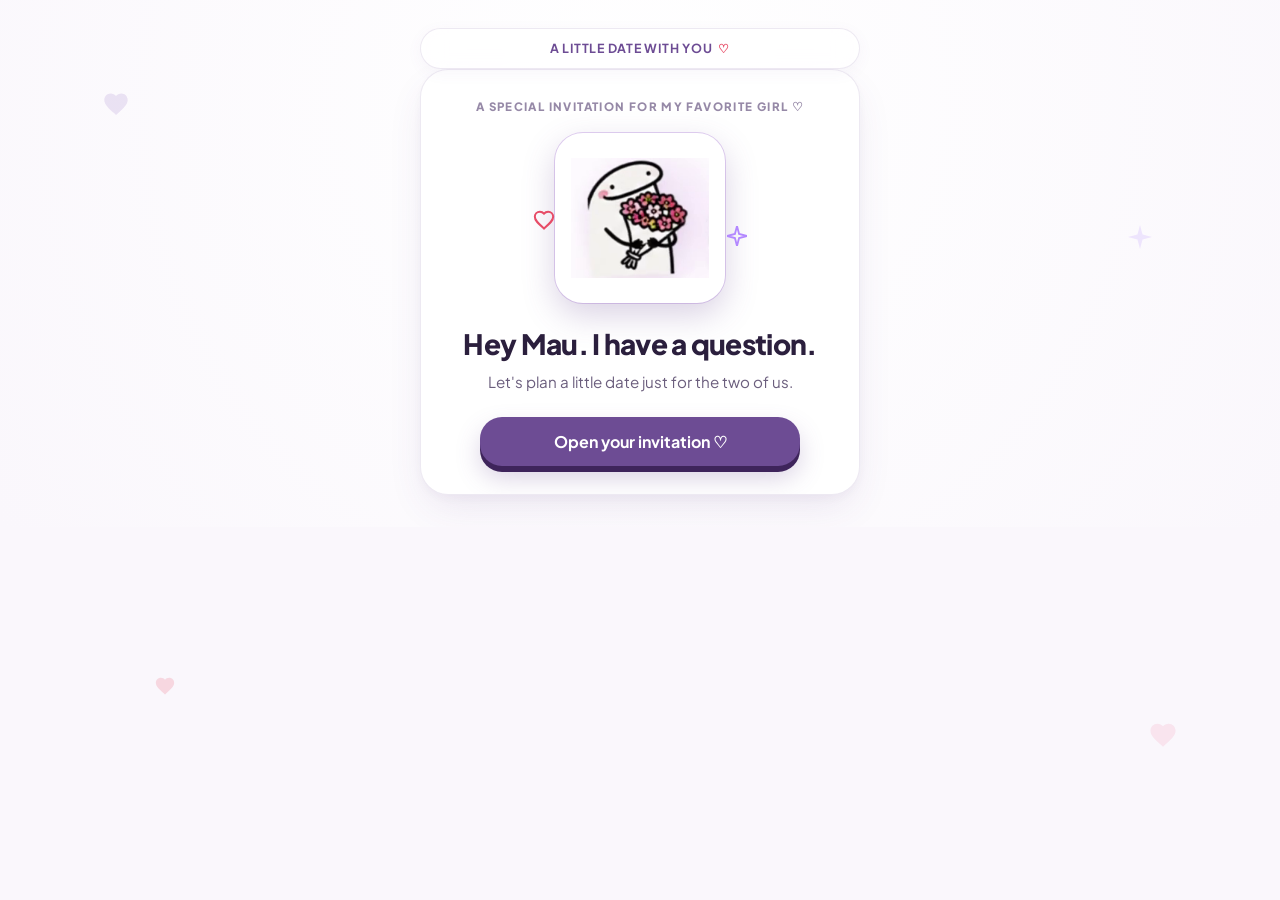
==== index.html @ e45cce60 "Initial commit: Interactive date invitation for Mau & Badak" ====
<!DOCTYPE html>
<html lang="en">
<head>
  <meta charset="UTF-8">
  <meta name="viewport" content="width=device-width, initial-scale=1.0, maximum-scale=1.0, user-scalable=no">
  <title>A little date with you ♡ | Interactive Invitation</title>
  
  <!-- Favicon -->
  <link rel="icon" href="data:image/svg+xml,<svg xmlns=%22http://www.w3.org/2000/svg%22 viewBox=%220 0 100 100%22><text y=%22.9em%22 font-size=%2290%22>💌</text></svg>">
  
  <!-- Fonts -->
  <link rel="preconnect" href="https://fonts.googleapis.com">
  <link rel="preconnect" href="https://fonts.gstatic.com" crossorigin>
  <link href="https://fonts.googleapis.com/css2?family=Caveat:wght@600;700&family=Plus+Jakarta+Sans:wght@400;500;600;700;800&display=swap" rel="stylesheet">
  
  <!-- Stylesheet -->
  <link rel="stylesheet" href="style.css">
</head>
<body data-theme="lavender">

  <!-- Ambient Floating Background Sparkles -->
  <div class="ambient-decorations" aria-hidden="true">
    <svg class="ambient-heart" style="top: 10%; left: 8%; width: 28px;" viewBox="0 0 24 24" fill="#9d74c9"><path d="M12 21.35l-1.45-1.32C5.4 15.36 2 12.28 2 8.5 2 5.42 4.42 3 7.5 3c1.74 0 3.41.81 4.5 2.09C13.09 3.81 14.76 3 16.5 3 19.58 3 22 5.42 22 8.5c0 3.78-3.4 6.86-8.55 11.54L12 21.35z"/></svg>
    <svg class="ambient-heart" style="top: 75%; left: 12%; width: 22px; animation-delay: -3s;" viewBox="0 0 24 24" fill="#e74c67"><path d="M12 21.35l-1.45-1.32C5.4 15.36 2 12.28 2 8.5 2 5.42 4.42 3 7.5 3c1.74 0 3.41.81 4.5 2.09C13.09 3.81 14.76 3 16.5 3 19.58 3 22 5.42 22 8.5c0 3.78-3.4 6.86-8.55 11.54L12 21.35z"/></svg>
    <svg class="ambient-sparkle" style="top: 25%; right: 10%; width: 24px; animation-delay: -5s;" viewBox="0 0 24 24" fill="#b388ff"><path d="M12 0L14.5 9.5L24 12L14.5 14.5L12 24L9.5 14.5L0 12L9.5 9.5L12 0Z"/></svg>
    <svg class="ambient-heart" style="top: 80%; right: 8%; width: 30px; animation-delay: -7s;" viewBox="0 0 24 24" fill="#f48fb1"><path d="M12 21.35l-1.45-1.32C5.4 15.36 2 12.28 2 8.5 2 5.42 4.42 3 7.5 3c1.74 0 3.41.81 4.5 2.09C13.09 3.81 14.76 3 16.5 3 19.58 3 22 5.42 22 8.5c0 3.78-3.4 6.86-8.55 11.54L12 21.35z"/></svg>
  </div>

  <!-- Confetti Canvas -->
  <canvas id="confetti-canvas" style="position: fixed; inset: 0; pointer-events: none; z-index: 99; width: 100vw; height: 100vh;"></canvas>

  <!-- Sticky Top Navigation Bar -->
  <header class="top-nav">
    <div class="brand-pill">
      A LITTLE DATE WITH YOU <span class="heart-icon">♡</span>
    </div>
  </header>

  <!-- Main Mobile-Friendly Container Frame -->
  <main class="app-container">

    <!-- ====================================================================
         SCREEN 1: COVER INVITATION
         ==================================================================== -->
    <section id="screen-1" class="screen active">
      <p class="top-eyebrow">A SPECIAL INVITATION FOR MY FAVORITE GIRL ♡</p>

      <div class="photo-frame-wrapper">
        <!-- Floating sparkle icons -->
        <svg class="sparkle-icon sparkle-left" width="22" height="22" viewBox="0 0 24 24" fill="none" stroke="#e74c67" stroke-width="2.2" stroke-linecap="round"><path d="M12 21.35l-1.45-1.32C5.4 15.36 2 12.28 2 8.5 2 5.42 4.42 3 7.5 3c1.74 0 3.41.81 4.5 2.09C13.09 3.81 14.76 3 16.5 3 19.58 3 22 5.42 22 8.5c0 3.78-3.4 6.86-8.55 11.54L12 21.35z"/></svg>
        <svg class="sparkle-icon sparkle-right" width="20" height="20" viewBox="0 0 24 24" fill="none" stroke="#b388ff" stroke-width="2.2" stroke-linecap="round"><path d="M12 0L14.5 9.5L24 12L14.5 14.5L12 24L9.5 14.5L0 12L9.5 9.5L12 0Z"/></svg>

        <div class="photo-frame">
          <img id="cover-sticker-img" src="assets/stickers/flork_1_flowers.png" alt="Cute flowers sticker for Madhu">
        </div>
      </div>

      <h1 class="screen-title">Hey <span class="recipient-name">Mau</span>. I have a question.</h1>
      <p class="screen-subtitle">Let's plan a little date just for the two of us.</p>

      <button id="btn-open-invite" class="btn-primary-3d">
        Open your invitation ♡
      </button>
    </section>

    <!-- ====================================================================
         SCREEN 2: THE QUESTION (WILL YOU GO ON A DATE WITH ME?)
         ==================================================================== -->
    <section id="screen-2" class="screen">
      <div class="status-badge">THE “NO” BUTTON IS A LITTLE SHY</div>

      <div class="doodle-container">
        <img id="doodle-img" src="assets/stickers/flork_0_wait.png" alt="Shy cute doodle" class="doodle-img">
      </div>

      <h2 class="screen-title">Will you go on a date with me?</h2>
      <p class="screen-subtitle">Just you and me. What do you say?</p>

      <div id="teasing-caption" class="teasing-caption">Hey, don't even try clicking No! 😉</div>

      <div class="question-playground" id="playground">
        <button id="btn-yes" class="btn-primary-3d">
          Yes, please! ♡
        </button>
        
        <div class="evasion-zone" id="evasion-zone">
          <button id="btn-no" style="right: 15px; top: 15px;">
            Nope
          </button>
        </div>
      </div>

      <button id="link-not-this-time" class="link-understated">
        Not this time
      </button>
    </section>

    <!-- ====================================================================
         SCREEN 3: THE ACCEPTANCE ("YOU SAID YES!")
         ==================================================================== -->
    <section id="screen-3" class="screen">
      <p class="top-eyebrow">BUTTERFLIES: OFFICIALLY CONFIRMED</p>

      <div class="celebrate-doodle-box">
        <img src="assets/doodle_happy.svg" alt="Happy blushing doodle" class="doodle-img">
      </div>

      <h2 class="screen-title">You said yes!</h2>
      <p class="screen-subtitle">Okay, I'm smiling way too much.<br>Let's make a little memory.</p>

      <button id="btn-goto-step1" class="btn-primary-3d">
        Let's pick a day →
      </button>

      <div class="divider-moment">Made for a little moment</div>
    </section>

    <!-- ====================================================================
         SCREEN 4: STEP 1 (WHEN ARE YOU FREE?)
         ==================================================================== -->
    <section id="screen-4" class="screen">
      <div class="progress-pills">
        <div class="step-pill active"></div>
        <div class="step-pill"></div>
        <div class="step-pill"></div>
      </div>

      <div class="step-icon-badge">♡</div>
      <p class="top-eyebrow">FIRST, THE WHEN</p>

      <h2 class="screen-title">When are you free?</h2>
      <p class="screen-subtitle">Pick a day to look forward to. I'll bring the butterflies.</p>

      <div class="form-card">
        <label for="date-picker-input" class="form-label">Our date</label>
        <div class="input-with-icon">
          <input type="date" id="date-picker-input" required>
        </div>
        <div class="quick-date-chips">
          <button type="button" class="chip-btn" data-days="1">Tomorrow</button>
          <button type="button" class="chip-btn" data-days="friday">This Friday</button>
          <button type="button" class="chip-btn" data-days="saturday">This Saturday</button>
          <button type="button" class="chip-btn" data-days="next-weekend">Next Weekend</button>
        </div>
      </div>

      <button id="btn-goto-step2" class="btn-primary-3d">
        Pick our plan →
      </button>

      <button id="btn-back-step1" class="link-understated">
        Back
      </button>
    </section>

    <!-- ====================================================================
         SCREEN 5: STEP 2 (WHAT'S OUR VIBE?)
         ==================================================================== -->
    <section id="screen-5" class="screen">
      <div class="progress-pills">
        <div class="step-pill done"></div>
        <div class="step-pill active"></div>
        <div class="step-pill"></div>
      </div>

      <p class="top-eyebrow">NOW, THE LITTLE ADVENTURE</p>

      <h2 class="screen-title">What's our vibe?</h2>
      <p class="screen-subtitle">The best part is the company.</p>

      <div class="vibes-grid" id="vibes-grid">
        <div class="vibe-card selected" data-vibe="Café" data-icon="☕">
          <div class="vibe-icon">☕</div>
          <div class="vibe-name">Café</div>
        </div>
        <div class="vibe-card" data-vibe="Movie" data-icon="🎬">
          <div class="vibe-icon">🎬</div>
          <div class="vibe-name">Movie</div>
        </div>
        <div class="vibe-card" data-vibe="Gaming" data-icon="🎮">
          <div class="vibe-icon">🎮</div>
          <div class="vibe-name">Gaming</div>
        </div>
        <div class="vibe-card" data-vibe="To be decided" data-icon="✨">
          <div class="vibe-icon">✨</div>
          <div class="vibe-name">To be decided</div>
        </div>
      </div>

      <p class="footnote-text" style="margin-bottom: 20px;">Choose our little plan.</p>

      <button id="btn-goto-step3" class="btn-primary-3d">
        Make it a date ♡
      </button>

      <button id="btn-back-step2" class="link-understated">
        Back
      </button>
    </section>

    <!-- ====================================================================
         SCREEN 6: STEP 3 (DATE SUMMARY & CONFIRMATION RSVP)
         ==================================================================== -->
    <section id="screen-6" class="screen">
      <div class="progress-pills">
        <div class="step-pill done"></div>
        <div class="step-pill done"></div>
        <div class="step-pill active"></div>
      </div>

      <!-- Save-The-Date Ticket -->
      <div class="ticket-summary">
        <div class="ticket-header-couple">
          <span class="recipient-name">Mau</span> & <span class="sender-name">Badak</span>
        </div>

        <div class="ticket-row">
          <div class="ticket-row-label">SAVE THE DAY</div>
          <div class="ticket-row-val" id="summary-date-display">Thursday, September 17, 2026</div>
        </div>

        <div class="ticket-row">
          <div class="ticket-row-label">OUR PLAN</div>
          <div class="ticket-row-val" id="summary-vibe-display">Café</div>
        </div>

        <div class="ticket-row">
          <div class="ticket-row-label">TIME</div>
          <div class="ticket-row-val" id="summary-time-display">19:30</div>
        </div>
      </div>

      <!-- Collapsible Love Note Accordion -->
      <div class="love-note-accordion">
        <button id="btn-toggle-love-note" class="love-note-trigger" type="button">
          <span>▶ Open my little love note ♡</span>
          <span class="arrow-icon">▼</span>
        </button>
        <div id="love-note-body" class="love-note-content">
          <p class="love-note-text" id="love-note-p">
            Every single day with you is special, but I really want to take you out on a proper date. Whether we're going to a café, watching a movie together, or just simply talking to each other, spending time with you is honestly my favorite part of life. I really can't wait to see you, my love. ♡
          </p>
        </div>
      </div>

      <!-- Complete Our Little Plan Form -->
      <h3 class="plan-section-title">Complete our date plan</h3>

      <div style="width: 100%; text-align: left; margin-bottom: 16px;">
        <label for="time-picker-input" class="form-label">Time</label>
        <input type="time" id="time-picker-input" class="custom-input" value="19:30">
      </div>

      <div class="radio-options-group">
        <div class="form-label">Does this plan work?</div>
        <label class="radio-card">
          <input type="radio" name="plan-confirm" value="confirm" checked>
          <span>Yes, confirm this plan</span>
        </label>
        <label class="radio-card">
          <input type="radio" name="plan-confirm" value="modify">
          <span>Yes, but I'm suggesting different details</span>
        </label>
      </div>

      <div style="width: 100%; text-align: left;">
        <label for="user-custom-msg" class="form-label">A little message back (optional)</label>
        <textarea id="user-custom-msg" class="custom-textarea" placeholder="Can't wait..."></textarea>
      </div>

      <!-- Live Generated RSVP Message Box -->
      <div class="live-rsvp-preview" id="live-rsvp-box">
        <!-- Dynamically injected via script.js -->
      </div>

      <!-- Reply Method Selection -->
      <div style="width: 100%; text-align: left; margin-bottom: 16px;">
        <label for="reply-method-select" class="form-label">Reply using</label>
        <select id="reply-method-select" class="custom-select">
          <option value="whatsapp" selected>WhatsApp</option>
          <option value="instagram">Instagram</option>
        </select>
      </div>

      <!-- Big Action Send Button -->
      <button id="btn-send-rsvp" class="btn-primary-3d btn-whatsapp">
        Reply via WhatsApp
      </button>

      <p class="footnote-text" id="reply-method-hint" style="max-width: 320px;">
        Choose your reply method. Review and send your answer in that app.
      </p>

      <button id="btn-back-step3" class="link-understated">
        Back
      </button>
    </section>

  </main>

  <!-- ====================================================================
       MODAL 1: "NOT THIS TIME" SWEET PERSUASION
       ==================================================================== -->
  <div id="modal-pleading" class="modal-overlay">
    <div class="modal-dialog">
      <div style="width: 140px; height: 130px; margin: 0 auto 14px;">
        <img src="assets/doodle_pleading.svg" alt="Pleading cute doodle" class="doodle-img">
      </div>
      <h3 style="font-size: 1.4rem; font-weight: 800; margin-bottom: 8px;">Wait... really? 🥺</h3>
      <p style="font-size: 0.95rem; color: var(--text-muted); margin-bottom: 24px; line-height: 1.5;">
        My tiny heart is holding back tears! Are you super sure you can't be bribed with coffee, snacks, or cute jokes?
      </p>
      <div class="modal-actions">
        <button id="btn-reconsider-yes" class="btn-primary-3d">
          Okay fine, let me think again! ♡
        </button>
        <button id="btn-reconsider-close" class="link-understated">
          I'm still thinking...
        </button>
      </div>
    </div>
  </div>

  <!-- Toast Notification Bar -->
  <div id="toast" class="toast-msg">Link copied to clipboard!</div>

  <!-- JavaScript Application Logic -->
  <script src="script.js"></script>
</body>
</html>
---- style.css ----
/* ==========================================================================
   Interactive Date Invitation Website - Lavender & Rose Theme
   Inspired by ElbazDigital's Interactive Love Invitation
   ========================================================================== */

:root {
  /* Default Lavender Palette */
  --primary: #6d4c94;
  --primary-hover: #5d3f80;
  --primary-active: #4a2f69;
  --primary-shadow: #3e245b;
  --primary-light: #f3ebfa;
  --primary-border: #e3d2f3;
  --primary-glow: rgba(109, 76, 148, 0.25);

  --accent-pink: #e74c67;
  --accent-blush: #ffa5b8;
  --accent-sparkle: #b388ff;
  
  --text-main: #2b1f3d;
  --text-muted: #6b5e7d;
  --text-subtle: #9689a7;
  
  --bg-page: #faf7fc;
  --bg-card: #ffffff;
  --bg-inner: #f8f4fb;
  
  --border-subtle: rgba(109, 76, 148, 0.12);
  --border-focus: #8c68b8;
  
  --card-radius: 28px;
  --btn-radius: 22px;
  
  --font-family: 'Plus Jakarta Sans', -apple-system, BlinkMacSystemFont, 'Segoe UI', Roboto, sans-serif;
  --font-handwriting: 'Caveat', cursive;
  
  --shadow-card: 0 16px 40px -8px rgba(91, 57, 128, 0.12), 0 4px 12px rgba(91, 57, 128, 0.04);
  --shadow-btn: 0 6px 0 var(--primary-shadow), 0 12px 24px var(--primary-glow);
  --shadow-btn-pressed: 0 2px 0 var(--primary-shadow), 0 4px 8px var(--primary-glow);
}

/* Rose Theme Override */
body[data-theme="rose"] {
  --primary: #c24d6d;
  --primary-hover: #ad3d5c;
  --primary-active: #912e49;
  --primary-shadow: #731e34;
  --primary-light: #fdf0f4;
  --primary-border: #f9d3de;
  --primary-glow: rgba(194, 77, 109, 0.25);
  --text-main: #3d1b25;
  --text-muted: #825764;
  --text-subtle: #ab8692;
  --bg-page: #fff8fa;
  --bg-inner: #fdf2f5;
  --border-subtle: rgba(194, 77, 109, 0.12);
}

/* Matcha / Sage Theme Override */
body[data-theme="matcha"] {
  --primary: #45785a;
  --primary-hover: #376349;
  --primary-active: #2b4f3a;
  --primary-shadow: #1e3a29;
  --primary-light: #edf6f0;
  --primary-border: #c8e4d2;
  --primary-glow: rgba(69, 120, 90, 0.25);
  --text-main: #193324;
  --text-muted: #516d5e;
  --text-subtle: #799586;
  --bg-page: #f6fbf8;
  --bg-inner: #f0f7f2;
  --border-subtle: rgba(69, 120, 90, 0.12);
}

/* Sunset Honey Theme Override */
body[data-theme="sunset"] {
  --primary: #c4623a;
  --primary-hover: #ab512c;
  --primary-active: #8f3e1d;
  --primary-shadow: #6f2a0e;
  --primary-light: #fff3ec;
  --primary-border: #fed5be;
  --primary-glow: rgba(196, 98, 58, 0.25);
  --text-main: #3a1f14;
  --text-muted: #7d594b;
  --text-subtle: #a88577;
  --bg-page: #fff9f6;
  --bg-inner: #fdf3ee;
  --border-subtle: rgba(196, 98, 58, 0.12);
}

/* Reset & Global Base */
*, *::before, *::after {
  box-sizing: border-box;
  margin: 0;
  padding: 0;
  -webkit-tap-highlight-color: transparent;
}

html, body {
  min-height: 100%;
  font-family: var(--font-family);
  background-color: var(--bg-page);
  color: var(--text-main);
  overflow-x: hidden;
  line-height: 1.5;
}

body {
  display: flex;
  flex-direction: column;
  align-items: center;
  justify-content: center;
  padding: 16px 12px 32px;
  background: radial-gradient(circle at 50% 20%, #ffffff 0%, var(--bg-page) 100%);
  position: relative;
}

/* Ambient Floating Background Elements */
.ambient-decorations {
  position: fixed;
  inset: 0;
  pointer-events: none;
  z-index: 0;
  overflow: hidden;
}

.ambient-heart, .ambient-sparkle {
  position: absolute;
  opacity: 0.18;
  animation: floatAmbient 12s infinite ease-in-out;
}

@keyframes floatAmbient {
  0%, 100% { transform: translateY(0) rotate(0deg); }
  50% { transform: translateY(-20px) rotate(10deg); }
}

/* Top App Navigation Bar */
.top-nav {
  position: sticky;
  top: 12px;
  width: 100%;
  max-width: 440px;
  display: flex;
  align-items: center;
  justify-content: center;
  padding: 10px 18px;
  margin-bottom: 12px;
  z-index: 50;
  background: rgba(255, 255, 255, 0.75);
  backdrop-filter: blur(12px);
  -webkit-backdrop-filter: blur(12px);
  border-radius: 40px;
  border: 1px solid var(--border-subtle);
  box-shadow: 0 4px 16px rgba(109, 76, 148, 0.05);
}

.brand-pill {
  font-size: 0.78rem;
  font-weight: 700;
  letter-spacing: 0.06em;
  text-transform: uppercase;
  color: var(--primary);
  display: flex;
  align-items: center;
  gap: 6px;
}

.brand-pill .heart-icon {
  color: var(--accent-pink);
  display: inline-block;
  animation: pulseBeat 1.8s infinite;
}

@keyframes pulseBeat {
  0%, 100% { transform: scale(1); }
  15% { transform: scale(1.22); }
  30% { transform: scale(1); }
  45% { transform: scale(1.15); }
}

.nav-actions {
  display: flex;
  align-items: center;
  gap: 8px;
}

.nav-btn {
  background: #ffffff;
  border: 1px solid var(--border-subtle);
  border-radius: 20px;
  padding: 6px 14px;
  font-size: 0.8rem;
  font-weight: 600;
  color: var(--text-muted);
  cursor: pointer;
  display: inline-flex;
  align-items: center;
  gap: 6px;
  transition: all 0.2s ease;
  box-shadow: 0 2px 6px rgba(0,0,0,0.03);
}

.nav-btn:hover {
  background: var(--primary-light);
  color: var(--primary);
  border-color: var(--primary-border);
}

.nav-btn.active {
  background: var(--primary-light);
  color: var(--primary);
  border-color: var(--primary-border);
}

/* Sound Wave Animation inside button */
.sound-wave {
  display: inline-flex;
  align-items: flex-end;
  gap: 2px;
  height: 12px;
}

.sound-wave span {
  width: 2.5px;
  background: var(--primary);
  border-radius: 2px;
  height: 4px;
  animation: soundBounce 1.2s infinite ease-in-out;
}

.sound-wave span:nth-child(2) { animation-delay: 0.2s; }
.sound-wave span:nth-child(3) { animation-delay: 0.4s; }

@keyframes soundBounce {
  0%, 100% { height: 4px; }
  50% { height: 12px; }
}

/* Main Phone / Container Frame */
.app-container {
  width: 100%;
  max-width: 440px;
  background: var(--bg-card);
  border-radius: var(--card-radius);
  border: 1px solid var(--border-subtle);
  box-shadow: var(--shadow-card);
  position: relative;
  z-index: 10;
  overflow: hidden;
  display: flex;
  flex-direction: column;
  transition: min-height 0.3s ease;
}

/* Screens / Views Management */
.screen {
  display: none;
  opacity: 0;
  transform: translateY(12px);
  padding: 28px 24px;
  flex-direction: column;
  align-items: center;
  text-align: center;
  width: 100%;
  transition: opacity 0.35s ease, transform 0.35s ease;
}

.screen.active {
  display: flex;
  opacity: 1;
  transform: translateY(0);
}

/* Shared Typography Elements */
.top-eyebrow {
  font-size: 0.72rem;
  font-weight: 800;
  letter-spacing: 0.12em;
  text-transform: uppercase;
  color: var(--text-subtle);
  margin-bottom: 18px;
}

.screen-title {
  font-size: 1.75rem;
  font-weight: 800;
  letter-spacing: -0.025em;
  line-height: 1.2;
  color: var(--text-main);
  margin-bottom: 10px;
}

.screen-subtitle {
  font-size: 0.95rem;
  color: var(--text-muted);
  line-height: 1.5;
  margin-bottom: 24px;
}

.status-badge {
  display: inline-flex;
  align-items: center;
  gap: 6px;
  background: var(--primary-light);
  color: var(--primary);
  border: 1px solid var(--primary-border);
  border-radius: 20px;
  padding: 5px 14px;
  font-size: 0.75rem;
  font-weight: 700;
  letter-spacing: 0.05em;
  text-transform: uppercase;
  margin-bottom: 18px;
}

/* 3D Primary Button */
.btn-primary-3d {
  background: var(--primary);
  color: #ffffff;
  border: none;
  border-radius: var(--btn-radius);
  padding: 14px 28px;
  font-size: 1rem;
  font-weight: 700;
  font-family: inherit;
  cursor: pointer;
  display: inline-flex;
  align-items: center;
  justify-content: center;
  gap: 8px;
  width: 100%;
  max-width: 320px;
  margin-left: auto;
  margin-right: auto;
  box-shadow: var(--shadow-btn);
  position: relative;
  transition: transform 0.15s ease, box-shadow 0.15s ease, background 0.2s ease;
  user-select: none;
}

.btn-primary-3d:hover {
  background: var(--primary-hover);
  transform: translateY(-2px);
  box-shadow: 0 8px 0 var(--primary-shadow), 0 16px 28px var(--primary-glow);
}

.btn-primary-3d:active {
  transform: translateY(4px);
  box-shadow: var(--shadow-btn-pressed);
}

.btn-primary-3d:disabled {
  opacity: 0.55;
  cursor: not-allowed;
  transform: none;
  box-shadow: 0 4px 0 rgba(0,0,0,0.15);
}

/* Secondary & Text Links */
.link-understated {
  background: none;
  border: none;
  color: var(--text-subtle);
  font-size: 0.86rem;
  font-weight: 500;
  text-decoration: underline;
  text-underline-offset: 4px;
  cursor: pointer;
  margin-top: 18px;
  padding: 4px 8px;
  transition: color 0.2s ease;
}

.link-understated:hover {
  color: var(--primary);
}

/* Footnotes */
.footnote-text {
  font-size: 0.8rem;
  color: var(--text-subtle);
  margin-top: 18px;
}

/* ==========================================================================
   SCREEN 1: WELCOME / COVER
   ========================================================================== */
.photo-frame-wrapper {
  position: relative;
  margin-bottom: 24px;
  display: inline-block;
}

.photo-frame {
  width: 170px;
  height: 170px;
  border-radius: 28px;
  overflow: hidden;
  border: 4px solid #ffffff;
  box-shadow: 0 12px 32px var(--primary-glow), 0 0 0 1px var(--primary-border);
  background: #ffffff;
  position: relative;
  z-index: 2;
  display: flex;
  align-items: center;
  justify-content: center;
}

.photo-frame img {
  width: 100%;
  height: 100%;
  object-fit: contain;
  padding: 12px;
  display: block;
}

.sparkle-icon {
  position: absolute;
  pointer-events: none;
  z-index: 3;
}

.sparkle-left {
  left: -22px;
  top: 45%;
  animation: floatSlow 3s infinite ease-in-out;
}

.sparkle-right {
  right: -22px;
  top: 55%;
  animation: floatSlow 3.5s infinite ease-in-out reverse;
}

@keyframes floatSlow {
  0%, 100% { transform: translateY(0); }
  50% { transform: translateY(-8px); }
}

/* ==========================================================================
   SCREEN 2: THE QUESTION (WILL YOU GO OUT WITH ME?)
   ========================================================================== */
.doodle-container {
  width: 180px;
  height: 145px;
  margin-bottom: 12px;
  display: flex;
  align-items: center;
  justify-content: center;
  position: relative;
}

.doodle-img {
  max-width: 100%;
  max-height: 100%;
  object-fit: contain;
  transition: transform 0.22s cubic-bezier(0.34, 1.56, 0.64, 1), opacity 0.18s ease;
}

.doodle-img.pop {
  transform: scale(0.92);
  opacity: 0.7;
}

.teasing-caption {
  font-size: 0.92rem;
  font-weight: 600;
  color: var(--primary);
  min-height: 24px;
  margin-bottom: 16px;
  transition: all 0.25s ease;
}

/* Interactive Playground for Yes & Runaway No */
.question-playground {
  position: relative;
  width: 100%;
  display: flex;
  flex-direction: column;
  align-items: center;
  justify-content: flex-start;
  min-height: 200px;
}

#btn-yes {
  transition: transform 0.25s cubic-bezier(0.34, 1.56, 0.64, 1), box-shadow 0.25s ease;
  z-index: 20;
  margin-bottom: 8px;
}

/* Dedicated Evasion Zone below Yes button */
.evasion-zone {
  position: relative;
  width: 100%;
  min-height: 130px;
  margin-top: 10px;
}

/* Runaway No Button */
#btn-no {
  background: #ffffff;
  color: var(--text-main);
  border: 1.5px solid var(--primary-border);
  border-radius: var(--btn-radius);
  padding: 10px 22px;
  font-size: 0.95rem;
  font-weight: 700;
  cursor: pointer;
  box-shadow: 0 4px 14px rgba(109, 76, 148, 0.08), 0 3px 0 #ded2e8;
  position: absolute;
  z-index: 25;
  transition: left 0.3s cubic-bezier(0.2, 0.9, 0.3, 1), top 0.3s cubic-bezier(0.2, 0.9, 0.3, 1), transform 0.25s cubic-bezier(0.2, 0.9, 0.3, 1);
  user-select: none;
  white-space: nowrap;
}

#btn-no:hover {
  border-color: var(--primary);
}

/* ==========================================================================
   SCREEN 3: ACCEPTANCE ("YOU SAID YES!")
   ========================================================================== */
.celebrate-doodle-box {
  width: 170px;
  height: 150px;
  margin-bottom: 16px;
  display: flex;
  align-items: center;
  justify-content: center;
}

.divider-moment {
  margin-top: 24px;
  font-size: 0.78rem;
  letter-spacing: 0.08em;
  color: var(--text-subtle);
  display: flex;
  align-items: center;
  gap: 12px;
  width: 100%;
  justify-content: center;
}

.divider-moment::before,
.divider-moment::after {
  content: '';
  height: 1px;
  width: 40px;
  background: var(--border-subtle);
}

/* Progress Step Dots */
.progress-pills {
  display: flex;
  align-items: center;
  justify-content: center;
  gap: 8px;
  margin-bottom: 20px;
  width: 100%;
}

.step-pill {
  width: 32px;
  height: 5px;
  border-radius: 4px;
  background: var(--primary-border);
  transition: all 0.3s ease;
}

.step-pill.active {
  background: var(--primary);
  width: 44px;
}

.step-pill.done {
  background: var(--primary-hover);
}

.step-icon-badge {
  width: 52px;
  height: 52px;
  border-radius: 18px;
  background: var(--primary-light);
  border: 1px solid var(--primary-border);
  display: flex;
  align-items: center;
  justify-content: center;
  font-size: 1.4rem;
  color: var(--primary);
  margin-bottom: 16px;
  box-shadow: 0 4px 12px rgba(109, 76, 148, 0.08);
}

/* ==========================================================================
   SCREEN 4: STEP 1 (WHEN ARE YOU FREE?)
   ========================================================================== */
.form-card {
  width: 100%;
  background: var(--bg-inner);
  border: 1px solid var(--border-subtle);
  border-radius: 20px;
  padding: 18px;
  margin-bottom: 24px;
  text-align: left;
}

.form-label {
  display: block;
  font-size: 0.88rem;
  font-weight: 700;
  color: var(--primary);
  margin-bottom: 8px;
}

.input-with-icon {
  position: relative;
  width: 100%;
}

.input-with-icon input[type="date"],
.input-with-icon input[type="time"],
.custom-input,
.custom-select {
  width: 100%;
  padding: 14px 16px;
  background: #ffffff;
  border: 1.5px solid var(--primary-border);
  border-radius: 14px;
  font-family: inherit;
  font-size: 0.95rem;
  color: var(--text-main);
  outline: none;
  transition: border-color 0.2s ease, box-shadow 0.2s ease;
  appearance: none;
  -webkit-appearance: none;
}

.input-with-icon input:focus,
.custom-input:focus,
.custom-select:focus,
.custom-textarea:focus {
  border-color: var(--border-focus);
  box-shadow: 0 0 0 3px var(--primary-glow);
}

.quick-date-chips {
  display: flex;
  flex-wrap: wrap;
  gap: 8px;
  margin-top: 12px;
}

.chip-btn {
  background: #ffffff;
  border: 1px solid var(--border-subtle);
  border-radius: 12px;
  padding: 6px 12px;
  font-size: 0.8rem;
  font-weight: 600;
  color: var(--text-muted);
  cursor: pointer;
  transition: all 0.2s ease;
}

.chip-btn:hover, .chip-btn.selected {
  background: var(--primary-light);
  color: var(--primary);
  border-color: var(--primary-border);
}

/* ==========================================================================
   SCREEN 5: STEP 2 (WHAT'S OUR VIBE?)
   ========================================================================== */
.vibes-grid {
  display: grid;
  grid-template-columns: repeat(2, 1fr);
  gap: 12px;
  width: 100%;
  margin-bottom: 16px;
}

.vibe-card {
  background: #ffffff;
  border: 1.5px solid var(--border-subtle);
  border-radius: 20px;
  padding: 18px 12px;
  cursor: pointer;
  display: flex;
  flex-direction: column;
  align-items: center;
  justify-content: center;
  gap: 8px;
  transition: all 0.22s ease;
  box-shadow: 0 4px 12px rgba(109, 76, 148, 0.04);
  user-select: none;
}

.vibe-card:hover {
  transform: translateY(-2px);
  border-color: var(--primary-border);
  box-shadow: 0 8px 18px rgba(109, 76, 148, 0.1);
}

.vibe-card.selected {
  border-color: var(--primary);
  background: var(--primary-light);
  box-shadow: 0 0 0 2px var(--primary);
  transform: scale(1.02);
}

.vibe-icon {
  font-size: 2rem;
  line-height: 1;
}

.vibe-name {
  font-size: 0.92rem;
  font-weight: 700;
  color: var(--text-main);
}

/* ==========================================================================
   SCREEN 6: STEP 3 (DATE SUMMARY & RSVP)
   ========================================================================== */
.ticket-summary {
  width: 100%;
  background: #ffffff;
  border: 1.5px solid var(--primary-border);
  border-radius: 22px;
  padding: 20px 18px;
  margin-bottom: 16px;
  box-shadow: 0 8px 24px rgba(109, 76, 148, 0.06);
  position: relative;
  text-align: center;
}

.ticket-header-couple {
  font-size: 0.85rem;
  font-weight: 700;
  letter-spacing: 0.04em;
  color: var(--primary);
  margin-bottom: 14px;
}

.ticket-row {
  margin-bottom: 14px;
  padding-bottom: 14px;
  border-bottom: 1px dashed var(--border-subtle);
}

.ticket-row:last-child {
  margin-bottom: 0;
  padding-bottom: 0;
  border-bottom: none;
}

.ticket-row-label {
  font-size: 0.68rem;
  font-weight: 800;
  letter-spacing: 0.12em;
  text-transform: uppercase;
  color: var(--text-subtle);
  margin-bottom: 4px;
}

.ticket-row-val {
  font-size: 1.05rem;
  font-weight: 800;
  color: var(--text-main);
}

/* Collapsible Love Note Envelope */
.love-note-accordion {
  width: 100%;
  margin-bottom: 20px;
}

.love-note-trigger {
  width: 100%;
  background: var(--primary-light);
  border: 1px solid var(--primary-border);
  border-radius: 16px;
  padding: 12px 18px;
  font-size: 0.92rem;
  font-weight: 700;
  color: var(--primary);
  display: flex;
  align-items: center;
  justify-content: space-between;
  cursor: pointer;
  transition: all 0.2s ease;
}

.love-note-trigger:hover {
  background: #ede0f7;
}

.love-note-trigger .arrow-icon {
  transition: transform 0.25s ease;
  font-size: 0.8rem;
}

.love-note-trigger.open .arrow-icon {
  transform: rotate(90deg);
}

.love-note-content {
  display: none;
  background: #fffdfa;
  border: 1px solid #ebd9c5;
  border-radius: 16px;
  padding: 18px 20px;
  margin-top: 8px;
  box-shadow: inset 0 2px 6px rgba(0,0,0,0.03);
  text-align: left;
  position: relative;
}

.love-note-content.open {
  display: block;
  animation: fadeIn 0.3s ease;
}

.love-note-text {
  font-family: var(--font-handwriting);
  font-size: 1.35rem;
  line-height: 1.5;
  color: #4a3424;
}

.plan-section-title {
  font-size: 1.15rem;
  font-weight: 800;
  color: var(--text-main);
  margin-bottom: 14px;
  text-align: left;
  width: 100%;
}

.plan-two-cols {
  display: grid;
  grid-template-columns: 1fr 1fr;
  gap: 12px;
  width: 100%;
  margin-bottom: 16px;
}

/* Radio Group */
.radio-options-group {
  display: flex;
  flex-direction: column;
  gap: 8px;
  width: 100%;
  margin-bottom: 16px;
  text-align: left;
}

.radio-card {
  display: flex;
  align-items: center;
  gap: 10px;
  background: #ffffff;
  border: 1.5px solid var(--border-subtle);
  border-radius: 14px;
  padding: 12px 14px;
  cursor: pointer;
  font-size: 0.88rem;
  font-weight: 600;
  color: var(--text-main);
  transition: all 0.2s ease;
}

.radio-card:hover {
  border-color: var(--primary-border);
}

.radio-card input[type="radio"] {
  accent-color: var(--primary);
  width: 18px;
  height: 18px;
}

.custom-textarea {
  width: 100%;
  padding: 12px 16px;
  background: #ffffff;
  border: 1.5px solid var(--primary-border);
  border-radius: 14px;
  font-family: inherit;
  font-size: 0.95rem;
  color: var(--text-main);
  resize: vertical;
  min-height: 72px;
  outline: none;
  margin-bottom: 16px;
  transition: border-color 0.2s ease, box-shadow 0.2s ease;
}

/* Live RSVP Response Preview Card */
.live-rsvp-preview {
  width: 100%;
  background: var(--primary-light);
  border: 1px solid var(--primary-border);
  border-radius: 18px;
  padding: 16px;
  margin-bottom: 18px;
  text-align: left;
  font-size: 0.88rem;
  line-height: 1.6;
  color: var(--text-main);
  white-space: pre-line;
}

.live-rsvp-preview strong {
  color: var(--primary);
}

/* Action Send Buttons (WhatsApp, Instagram) */
.btn-whatsapp {
  background: #25d366 !important;
  box-shadow: 0 6px 0 #1b9b4b, 0 12px 24px rgba(37, 211, 102, 0.3) !important;
}

.btn-whatsapp:hover {
  background: #22bf5b !important;
  box-shadow: 0 8px 0 #1b9b4b, 0 16px 28px rgba(37, 211, 102, 0.35) !important;
}

.btn-whatsapp:active {
  box-shadow: 0 2px 0 #1b9b4b, 0 4px 8px rgba(37, 211, 102, 0.3) !important;
}

.btn-instagram {
  background: linear-gradient(45deg, #f09433 0%, #e6683c 25%, #dc2743 50%, #cc2366 75%, #bc1888 100%) !important;
  box-shadow: 0 6px 0 #7b1351, 0 12px 24px rgba(204, 35, 102, 0.3) !important;
}

.btn-instagram:hover {
  filter: brightness(1.06);
  box-shadow: 0 8px 0 #7b1351, 0 16px 28px rgba(204, 35, 102, 0.35) !important;
}

.btn-instagram:active {
  box-shadow: 0 2px 0 #7b1351, 0 4px 8px rgba(204, 35, 102, 0.3) !important;
}

/* ==========================================================================
   MODALS: NOT THIS TIME & CUSTOMIZE DRAWER
   ========================================================================== */
.modal-overlay {
  position: fixed;
  inset: 0;
  background: rgba(30, 20, 45, 0.45);
  backdrop-filter: blur(6px);
  -webkit-backdrop-filter: blur(6px);
  display: none;
  align-items: center;
  justify-content: center;
  z-index: 100;
  padding: 16px;
}

.modal-overlay.active {
  display: flex;
  animation: fadeIn 0.25s ease;
}

.modal-dialog {
  background: #ffffff;
  border-radius: var(--card-radius);
  width: 100%;
  max-width: 420px;
  max-height: 90vh;
  overflow-y: auto;
  padding: 28px 24px;
  text-align: center;
  box-shadow: 0 24px 60px rgba(0,0,0,0.2);
  border: 1px solid var(--border-subtle);
  animation: slideUp 0.3s cubic-bezier(0.2, 0.9, 0.3, 1);
}

.modal-actions {
  display: flex;
  flex-direction: column;
  align-items: center;
  justify-content: center;
  width: 100%;
  gap: 12px;
  margin-top: 6px;
}

.modal-actions .btn-primary-3d {
  margin: 0 auto;
  width: 100%;
  max-width: 320px;
}

.modal-actions .link-understated {
  margin: 4px auto 0;
  display: inline-block;
  text-align: center;
}

.modal-header-row {
  display: flex;
  align-items: center;
  justify-content: space-between;
  margin-bottom: 20px;
}

.modal-header-row h3 {
  font-size: 1.25rem;
  font-weight: 800;
  color: var(--text-main);
}

.close-modal-btn {
  background: var(--bg-inner);
  border: none;
  border-radius: 50%;
  width: 34px;
  height: 34px;
  display: flex;
  align-items: center;
  justify-content: center;
  font-size: 1.1rem;
  cursor: pointer;
  color: var(--text-muted);
  transition: background 0.2s ease;
}

.close-modal-btn:hover {
  background: var(--primary-border);
  color: var(--primary);
}

.theme-selector-grid {
  display: grid;
  grid-template-columns: repeat(4, 1fr);
  gap: 8px;
  margin-bottom: 16px;
}

.theme-chip {
  padding: 10px 6px;
  border-radius: 12px;
  border: 2px solid transparent;
  cursor: pointer;
  font-size: 0.75rem;
  font-weight: 700;
  text-align: center;
  display: flex;
  flex-direction: column;
  align-items: center;
  gap: 4px;
}

.theme-chip.active {
  border-color: var(--primary);
}

.theme-circle {
  width: 22px;
  height: 22px;
  border-radius: 50%;
}

.theme-lavender .theme-circle { background: #6d4c94; }
.theme-rose .theme-circle { background: #c24d6d; }
.theme-matcha .theme-circle { background: #45785a; }
.theme-sunset .theme-circle { background: #c4623a; }

/* Toast Notification */
.toast-msg {
  position: fixed;
  bottom: 24px;
  left: 50%;
  transform: translateX(-50%) translateY(50px);
  background: #1e1926;
  color: #ffffff;
  padding: 10px 22px;
  border-radius: 30px;
  font-size: 0.88rem;
  font-weight: 600;
  box-shadow: 0 10px 30px rgba(0,0,0,0.25);
  z-index: 200;
  opacity: 0;
  transition: all 0.3s cubic-bezier(0.2, 0.9, 0.3, 1);
  pointer-events: none;
}

.toast-msg.show {
  transform: translateX(-50%) translateY(0);
  opacity: 1;
}

/* Animations */
@keyframes fadeIn {
  from { opacity: 0; }
  to { opacity: 1; }
}

@keyframes slideUp {
  from { opacity: 0; transform: translateY(20px); }
  to { opacity: 1; transform: translateY(0); }
}

/* Responsive tweaks */
@media (max-width: 420px) {
  body {
    padding: 8px 6px 20px;
  }
  .app-container {
    border-radius: 20px;
  }
  .screen {
    padding: 24px 16px;
  }
  .screen-title {
    font-size: 1.55rem;
  }
}
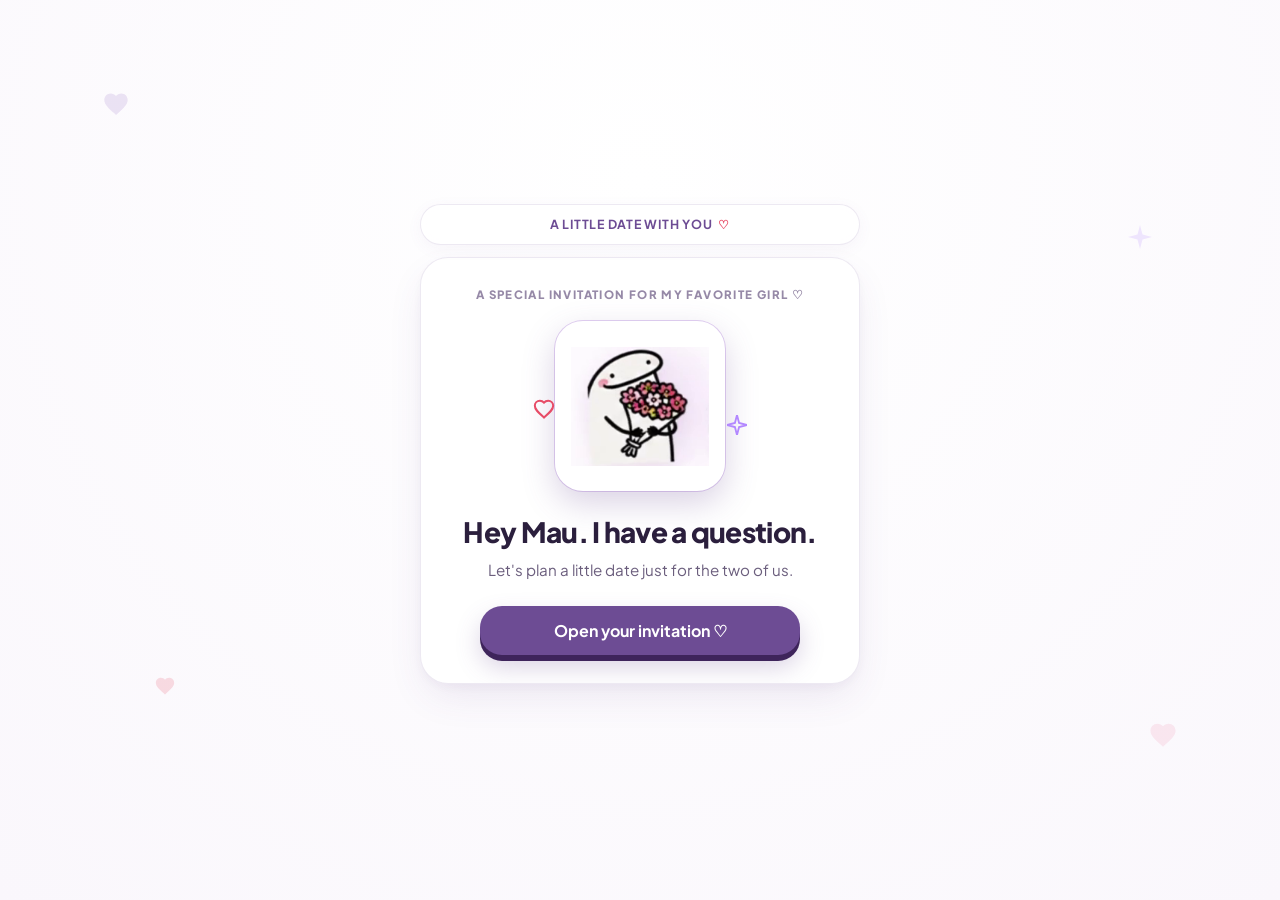
==== commit 35ec274f: "Optimize for mobile: safe-area insets, touch ergonomics, responsive evasion zone, and iOS auto-zoom " ====
--- a/index.html
+++ b/index.html
@@ -2,8 +2,11 @@
 <html lang="en">
 <head>
   <meta charset="UTF-8">
-  <meta name="viewport" content="width=device-width, initial-scale=1.0, maximum-scale=1.0, user-scalable=no">
-  <title>A little date with you ♡ | Interactive Invitation</title>
+  <meta name="viewport" content="width=device-width, initial-scale=1.0, maximum-scale=5.0, viewport-fit=cover">
+  <meta name="theme-color" content="#faf7fc">
+  <meta name="apple-mobile-web-app-capable" content="yes">
+  <meta name="apple-mobile-web-app-status-bar-style" content="default">
+  <title>A little date with you ♡</title>
   
   <!-- Favicon -->
   <link rel="icon" href="data:image/svg+xml,<svg xmlns=%22http://www.w3.org/2000/svg%22 viewBox=%220 0 100 100%22><text y=%22.9em%22 font-size=%2290%22>💌</text></svg>">
@@ -27,7 +30,7 @@
   </div>
 
   <!-- Confetti Canvas -->
-  <canvas id="confetti-canvas" style="position: fixed; inset: 0; pointer-events: none; z-index: 99; width: 100vw; height: 100vh;"></canvas>
+  <canvas id="confetti-canvas" style="position: fixed; top: 0; left: 0; width: 100%; height: 100%; pointer-events: none; z-index: 99;"></canvas>
 
   <!-- Sticky Top Navigation Bar -->
   <header class="top-nav">
--- a/style.css
+++ b/style.css
@@ -100,11 +100,13 @@
 
 html, body {
   min-height: 100%;
+  min-height: 100dvh;
   font-family: var(--font-family);
   background-color: var(--bg-page);
   color: var(--text-main);
   overflow-x: hidden;
   line-height: 1.5;
+  -webkit-text-size-adjust: 100%;
 }
 
 body {
@@ -112,9 +114,17 @@
   flex-direction: column;
   align-items: center;
   justify-content: center;
-  padding: 16px 12px 32px;
+  padding: 14px 10px 30px;
+  padding-top: max(12px, env(safe-area-inset-top));
+  padding-bottom: max(24px, env(safe-area-inset-bottom));
+  padding-left: max(10px, env(safe-area-inset-left));
+  padding-right: max(10px, env(safe-area-inset-right));
   background: radial-gradient(circle at 50% 20%, #ffffff 0%, var(--bg-page) 100%);
   position: relative;
+}
+
+button, input, select, textarea, .vibe-card, .chip-btn, .radio-card, .love-note-trigger {
+  touch-action: manipulation;
 }
 
 /* Ambient Floating Background Elements */
@@ -626,17 +636,26 @@
 .custom-input,
 .custom-select {
   width: 100%;
-  padding: 14px 16px;
+  padding: 13px 16px;
   background: #ffffff;
   border: 1.5px solid var(--primary-border);
   border-radius: 14px;
   font-family: inherit;
-  font-size: 0.95rem;
+  font-size: 16px; /* 16px prevents iOS Safari auto-zoom */
   color: var(--text-main);
   outline: none;
+  min-height: 48px;
   transition: border-color 0.2s ease, box-shadow 0.2s ease;
   appearance: none;
   -webkit-appearance: none;
+}
+
+.custom-select {
+  background-image: url("data:image/svg+xml,%3Csvg xmlns='http://www.w3.org/2000/svg' width='16' height='16' viewBox='0 0 24 24' fill='none' stroke='%236d4c94' stroke-width='2.5' stroke-linecap='round' stroke-linejoin='round'%3E%3Cpolyline points='6 9 12 15 18 9'%3E%3C/polyline%3E%3C/svg%3E");
+  background-repeat: no-repeat;
+  background-position: right 14px center;
+  padding-right: 40px;
+  cursor: pointer;
 }
 
 .input-with-icon input:focus,
@@ -648,8 +667,8 @@
 }
 
 .quick-date-chips {
-  display: flex;
-  flex-wrap: wrap;
+  display: grid;
+  grid-template-columns: repeat(2, 1fr);
   gap: 8px;
   margin-top: 12px;
 }
@@ -658,12 +677,17 @@
   background: #ffffff;
   border: 1px solid var(--border-subtle);
   border-radius: 12px;
-  padding: 6px 12px;
-  font-size: 0.8rem;
+  padding: 10px 8px;
+  font-size: 0.84rem;
   font-weight: 600;
   color: var(--text-muted);
   cursor: pointer;
   transition: all 0.2s ease;
+  min-height: 42px;
+  display: flex;
+  align-items: center;
+  justify-content: center;
+  text-align: center;
 }
 
 .chip-btn:hover, .chip-btn.selected {
@@ -891,7 +915,7 @@
   border: 1.5px solid var(--primary-border);
   border-radius: 14px;
   font-family: inherit;
-  font-size: 0.95rem;
+  font-size: 16px; /* 16px prevents iOS Safari auto-zoom */
   color: var(--text-main);
   resize: vertical;
   min-height: 72px;
@@ -1109,18 +1133,150 @@
   to { opacity: 1; transform: translateY(0); }
 }
 
-/* Responsive tweaks */
-@media (max-width: 420px) {
+/* Responsive Mobile Tweaks */
+@media (max-width: 480px) {
   body {
-    padding: 8px 6px 20px;
-  }
+    padding: 8px 8px 24px;
+    padding-top: max(8px, env(safe-area-inset-top));
+    padding-bottom: max(20px, env(safe-area-inset-bottom));
+    padding-left: max(8px, env(safe-area-inset-left));
+    padding-right: max(8px, env(safe-area-inset-right));
+  }
+
+  .top-nav {
+    top: 6px;
+    padding: 8px 14px;
+    margin-bottom: 10px;
+    border-radius: 30px;
+  }
+
+  .brand-pill {
+    font-size: 0.74rem;
+  }
+
   .app-container {
-    border-radius: 20px;
-  }
+    border-radius: 24px;
+    box-shadow: 0 10px 30px -6px rgba(91, 57, 128, 0.12);
+  }
+
   .screen {
-    padding: 24px 16px;
-  }
+    padding: 22px 18px;
+  }
+
   .screen-title {
     font-size: 1.55rem;
-  }
-}
+    line-height: 1.22;
+    margin-bottom: 8px;
+  }
+
+  .screen-subtitle {
+    font-size: 0.9rem;
+    margin-bottom: 18px;
+  }
+
+  .photo-frame {
+    width: 155px;
+    height: 155px;
+    border-radius: 24px;
+  }
+
+  .doodle-container {
+    width: 160px;
+    height: 130px;
+    margin-bottom: 10px;
+  }
+
+  .celebrate-doodle-box {
+    width: 150px;
+    height: 130px;
+  }
+
+  .question-playground {
+    min-height: 185px;
+  }
+
+  .evasion-zone {
+    min-height: 120px;
+  }
+
+  .btn-primary-3d {
+    padding: 13px 20px;
+    font-size: 0.98rem;
+    max-width: 100%;
+  }
+
+  .ticket-summary {
+    padding: 16px 14px;
+    border-radius: 18px;
+  }
+
+  .ticket-row-val {
+    font-size: 1rem;
+  }
+
+  .love-note-trigger {
+    padding: 11px 14px;
+    font-size: 0.88rem;
+  }
+
+  .love-note-text {
+    font-size: 1.25rem;
+    line-height: 1.45;
+  }
+
+  .radio-card {
+    padding: 11px 12px;
+    font-size: 0.84rem;
+  }
+
+  .modal-dialog {
+    padding: 24px 18px;
+    border-radius: 22px;
+    max-width: 92%;
+  }
+
+  .modal-actions .btn-primary-3d {
+    max-width: 100%;
+  }
+}
+
+@media (max-width: 360px) {
+  .screen {
+    padding: 18px 12px;
+  }
+
+  .screen-title {
+    font-size: 1.38rem;
+  }
+
+  .screen-subtitle {
+    font-size: 0.85rem;
+  }
+
+  .photo-frame {
+    width: 135px;
+    height: 135px;
+  }
+
+  .doodle-container {
+    width: 140px;
+    height: 115px;
+  }
+
+  .vibe-card {
+    padding: 12px 8px;
+  }
+
+  .vibe-name {
+    font-size: 0.82rem;
+  }
+
+  .vibe-icon {
+    font-size: 1.6rem;
+  }
+
+  .chip-btn {
+    font-size: 0.78rem;
+    padding: 8px 4px;
+  }
+}
